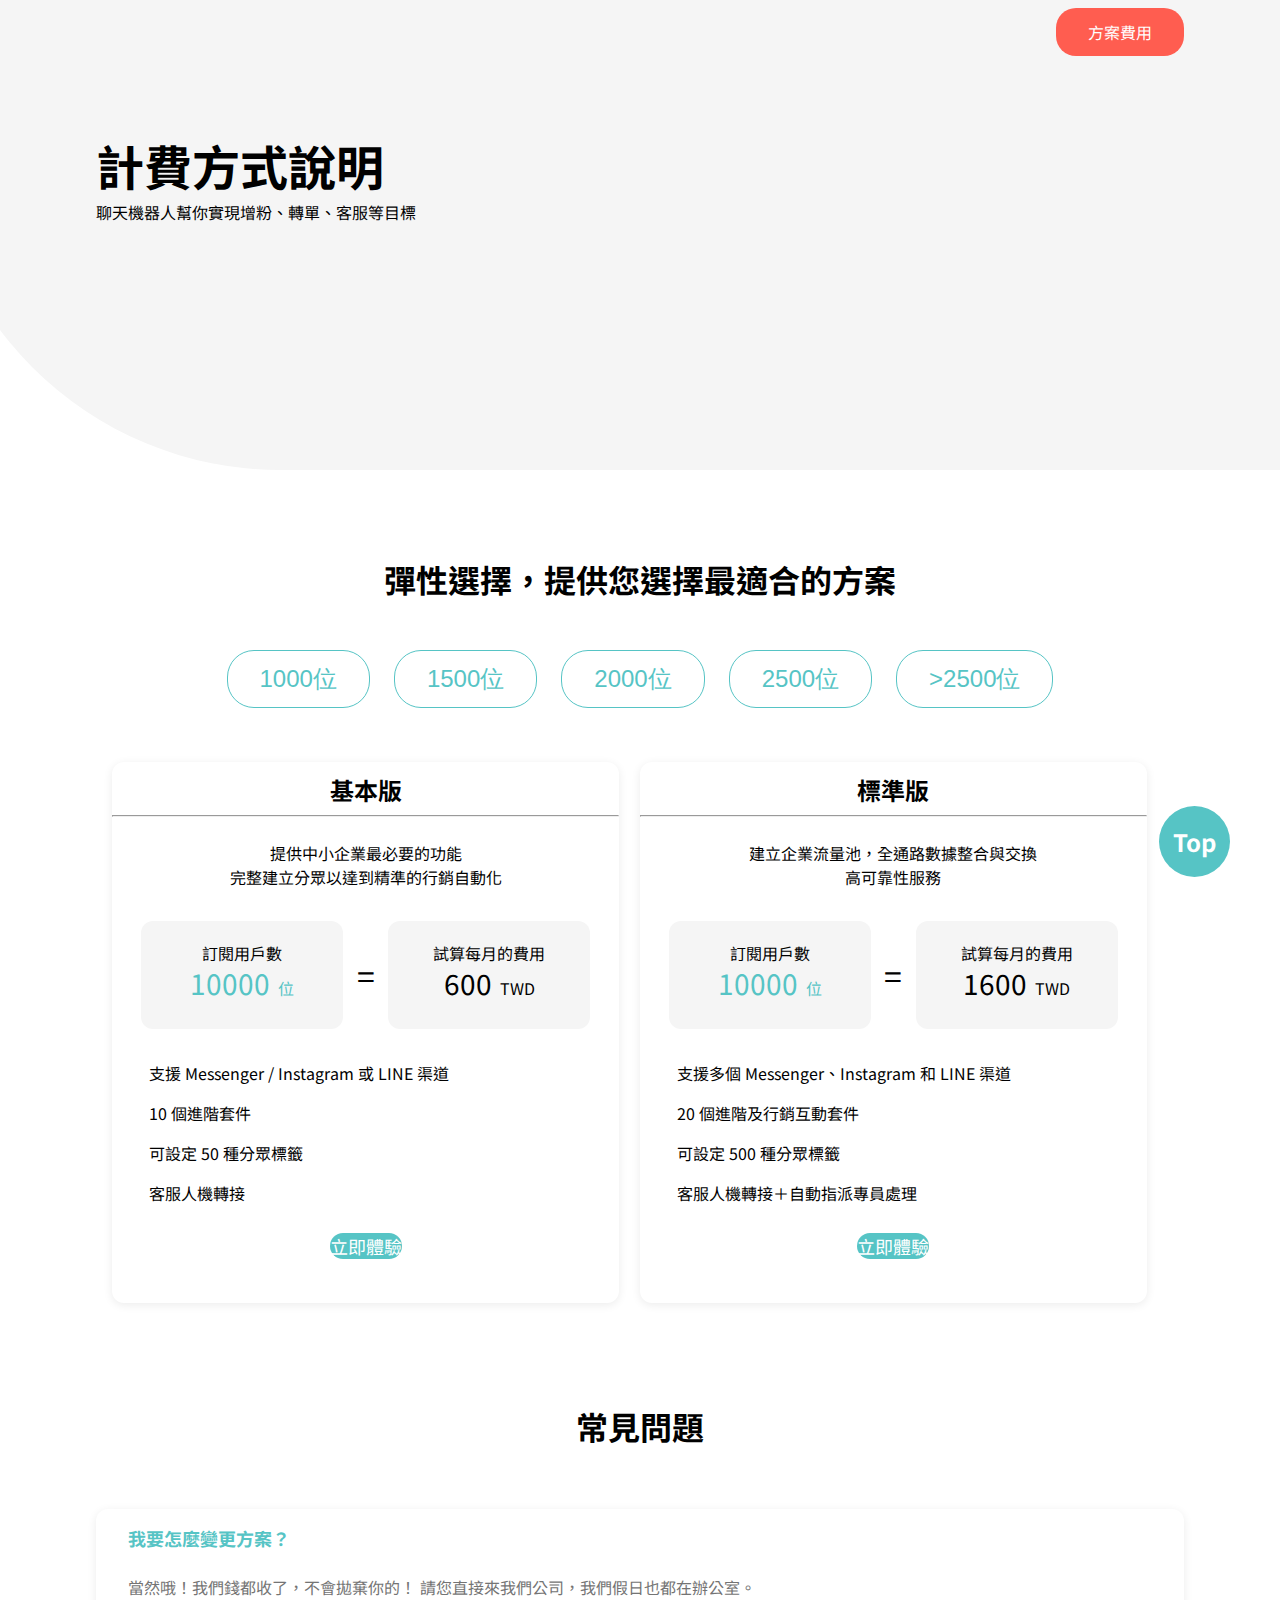
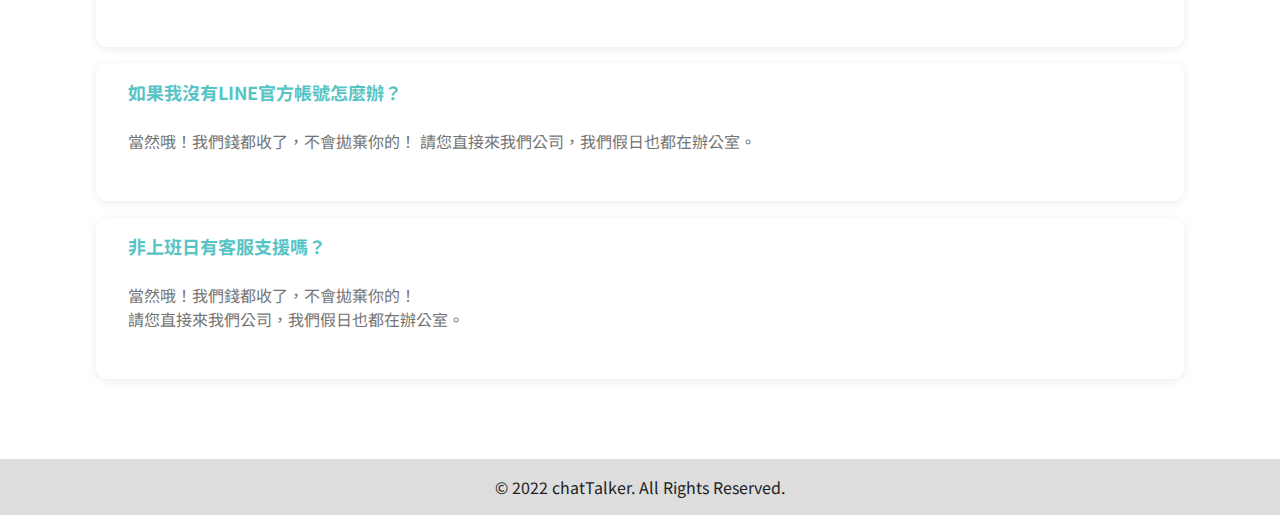
==== Price.html @ f3913472 "更新資料" ====
<!DOCTYPE html>
<html lang="en">
<head>
    <meta charset="UTF-8">
    <meta http-equiv="X-UA-Compatible" content="IE=edge">
    <meta name="viewport" content="width=device-width, initial-scale=1.0">
    <title>Document</title>
    <script src="https://code.jquery.com/jquery-3.6.0.js"></script>
    <link rel="stylesheet" href="/scss/all.css">

    <link rel="preconnect" href="https://fonts.googleapis.com">
    <link rel="preconnect" href="https://fonts.gstatic.com" crossorigin>
    <link href="https://fonts.googleapis.com/css2?family=Noto+Sans+TC:wght@700&display=swap" rel="stylesheet">
    <link rel="preconnect" href="https://fonts.googleapis.com">
    <link rel="preconnect" href="https://fonts.gstatic.com" crossorigin>
    <link href="https://fonts.googleapis.com/css2?family=Noto+Sans+TC:wght@400;700&display=swap" rel="stylesheet">
</head>
<body>
    <div class="PriceBG"></div>
    <div class="graybg"></div> 
    <!-- top按鈕 -->
    <div class="gotop">
        <a href="" id="gotop" class=" radious-cir textbl textct fz24 color-white bgc-green">Top</a>
    </div>
    <!-- 最上方LOGO與圖片 -->
    <div class="cellgotop">
        <div class="container">
            <!-- 上方LOGO -->
            <div class="topLogo magt24">
                <a href="https://lynickyang.github.io/htmlcss/index.html"><img src="https://raw.githubusercontent.com/hexschool/webLayoutTraining1st/53d3c0b0e4d2885789ac1fcb666e427365a39207/chatTalker_images/logo.png" alt=""></a>
                <div class="a-bg-blue"> <!--套用藍底變色-->
                    <a href="https://lynickyang.github.io/htmlcss/Price.html"class="btn textct color-white bgc-red  radious20">方案費用</a>     
                </div>                
            </div>
        </div>
            <hr class="hryell">
    </div>
        <!-- 看板 -->
        <div class="container bannerPrice">
            <h1 class="fz48 textbl">計費方式說明</h1>
            <h4 class="fz16">聊天機器人幫你實現增粉、轉單、客服等目標</h4>
        </div>

    <!-- 彈性選擇 -->
        <div class="chose container">
            <h1 class="fz32 textct textbl magb48 ">彈性選擇，提供您選擇最適合的方案</h1>
            <ul class="btnlist">
                <li><button class="btnPrice" id="btn1000">1000位</button></li>
                <li><button class="btnPrice" id="btn1500">1500位</button></li>
                <li><button class="btnPrice" id="btn2000">2000位</button></li>
                <li><button class="btnPrice" id="btn2500">2500位</button></li>
                <li><button class="btnPrice" id="btn2500up">>2500位</button></li>            
            </ul>           

            <ul class="version container">
                <li class="versionBk radious12 shadow">
                    <h2 class="fz24 padt10 textct textbl">基本版</h2>
                    <hr>
                    <p class="fz16 textct padt16">提供中小企業最必要的功能<br>完整建立分眾以達到精準的行銷自動化</p>
                    <div class="equal">
                        <div class="equframe graybox radious12">
                            <p>訂閱用戶數</p>
                            <h2 class=" color-green" id="submunber0">10000<span>位</span></h2>
                        </div>
                        <p class="fz32">=</p>
                        <div class="equframe graybox radious12">
                            <p >試算每月的費用</p>
                            <h2 id="pricemonth0">600<span>TWD</span></h2>
                        </div>
                    </div>
                    <ul class="checkliskFrame">
                        <li class="checklist padb16">
                            <img src="https://raw.githubusercontent.com/hexschool/webLayoutTraining1st/master/chatTalker_images/icon_check.svg" alt="">
                            <p class="fz16 padl8" >支援 Messenger / Instagram 或 LINE 渠道</p>
                        </li>
                        <li class="checklist padb16">
                            <img src="https://raw.githubusercontent.com/hexschool/webLayoutTraining1st/master/chatTalker_images/icon_check.svg" alt="">
                            <p class="fz16 padl8" >10 個進階套件</p>
                        </li>
                        <li class="checklist padb16">
                            <img src="https://raw.githubusercontent.com/hexschool/webLayoutTraining1st/master/chatTalker_images/icon_check.svg" alt="">
                            <p class="fz16 padl8" >可設定 50 種分眾標籤</p>
                        </li>
                        <li class="checklist padb16">
                            <img src="https://raw.githubusercontent.com/hexschool/webLayoutTraining1st/master/chatTalker_images/icon_check.svg" alt="">
                            <p class="fz16 padl8" >客服人機轉接</p>
                        </li>

                    </ul>
                    <div class="btnbuy fz18 textct  "><a href="" class="color-white bgc-green radious27 ">立即體驗</a></div>
                
                </li>
                <!-- 標準版         -->
                <li class="versionBk radious12 shadow">
                    <h2 class="fz24 padt10 textct textbl">標準版</h2>
                    <hr>
                    <p class="fz16 textct padt16">建立企業流量池，全通路數據整合與交換<br>高可靠性服務</p>
                    <div class="equal">
                        <div class="equframe graybox radious12">
                            <p>訂閱用戶數</p>
                            <h2 class=" color-green" id="submunber">10000<span>位</span></h2>
                        </div>
                        <p class="fz32">=</p>
                        <div class="equframe graybox radious12">
                            <p >試算每月的費用</p>
                            <h2 id="pricemonth">1600<span>TWD</span></h2>
                        </div>
                    </div>
                    <ul class="checkliskFrame">
                        <li class="checklist padb16">
                            <img src="https://raw.githubusercontent.com/hexschool/webLayoutTraining1st/master/chatTalker_images/icon_check.svg" alt="">
                            <p class="fz16 padl8" >支援多個 Messenger、Instagram 和 LINE 渠道</p>
                        </li>
                        <li class="checklist padb16">
                            <img src="https://raw.githubusercontent.com/hexschool/webLayoutTraining1st/master/chatTalker_images/icon_check.svg" alt="">
                            <p class="fz16 padl8" >20 個進階及行銷互動套件</p>
                        </li>
                        <li class="checklist padb16">
                            <img src="https://raw.githubusercontent.com/hexschool/webLayoutTraining1st/master/chatTalker_images/icon_check.svg" alt="">
                            <p class="fz16 padl8" >可設定 500 種分眾標籤</p>
                        </li>
                        <li class="checklist padb16">
                            <img src="https://raw.githubusercontent.com/hexschool/webLayoutTraining1st/master/chatTalker_images/icon_check.svg" alt="">
                            <p class="fz16 padl8" >客服人機轉接＋自動指派專員處理</p>
                        </li>
                    </ul>
                    <div class="btnbuy fz18 textct  "><a href="" class="color-white bgc-green radious27 ">立即體驗</a></div>
                </li>               
            </ul>
        </div>
        <!-- 黃球1 -->
        <div class="heroballyellow"></div>



    <div class="question container">
        <h2 class="fz32 textct textbl">常見問題</h2>


        <ul class="qaframe magt60">

            <li class="qabl radious12 shadow">
                <div class="qabl-flex">
                    <p class="fz18 color-green textbl">我要怎麼變更方案？</p>
                    <a href="" class="qabl-img"></a>
                </div>
                <p class="qa-text padt24 padb32 color-gray" >當然哦！我們錢都收了，不會拋棄你的！ 請您直接來我們公司，我們假日也都在辦公室。</p> 
            </li>

            <li class="qabl radious12 shadow">
                <div class="qabl-flex">
                    <p class="fz18 color-green textbl">如果我沒有LINE官方帳號怎麼辦？</p>
                    <a href="" class="qabl-img"></a>
                </div>
                <p class="qa-text padt24 padb32 color-gray" >當然哦！我們錢都收了，不會拋棄你的！ 請您直接來我們公司，我們假日也都在辦公室。</p> 
            </li>

                        <li class="qabl radious12 shadow">
                <div class="qabl-flex">
                    <p class="fz18 color-green textbl">非上班日有客服支援嗎？</p>
                    <a href="" class="qabl-img"></a>
                </div>
                <p class="qa-text padt24 padb32 color-gray" >當然哦！我們錢都收了，不會拋棄你的！<br> 請您直接來我們公司，我們假日也都在辦公室。</p> 
            </li>
                                          
        </ul>
    </div>    

    <!-- copyright -->
    <div class="copyright fz16 color-black bgc-gray textct">
        © 2022 chatTalker. All Rights Reserved.
    </div>

    <script src="/js/price.js"></script>

</body>
</html>
---- scss/all.css ----
/* http://meyerweb.com/eric/tools/css/reset/ 
   v2.0 | 20110126
   License: none (public domain)
*/
html, body, div, span, applet, object, iframe,
h1, h2, h3, h4, h5, h6, p, blockquote, pre,
a, abbr, acronym, address, big, cite, code,
del, dfn, em, img, ins, kbd, q, s, samp,
small, strike, strong, sub, sup, tt, var,
b, u, i, center,
dl, dt, dd, ol, ul, li,
fieldset, form, label, legend,
table, caption, tbody, tfoot, thead, tr, th, td,
article, aside, canvas, details, embed,
figure, figcaption, footer, header, hgroup,
menu, nav, output, ruby, section, summary,
time, mark, audio, video {
  margin: 0;
  padding: 0;
  border: 0;
  font-size: 100%;
  font: inherit;
  font-family: 'Noto Sans TC', sans-serif;
  vertical-align: baseline;
}

/* HTML5 display-role reset for older browsers */
article, aside, details, figcaption, figure,
footer, header, hgroup, menu, nav, section {
  display: block;
}

body {
  line-height: 1;
}

ol, ul {
  list-style: none;
}

blockquote, q {
  quotes: none;
}

blockquote:before, blockquote:after,
q:before, q:after {
  content: '';
  content: none;
}

table {
  border-collapse: collapse;
  border-spacing: 0;
}

/*css reset */
img {
  max-width: 100%;
}

*, *::before, *::after {
  -webkit-box-sizing: border-box;
          box-sizing: border-box;
}

a {
  text-decoration: none;
}

line-height {
  line-height: 1.5;
}

.fz48 {
  font-size: 48px;
  line-height: normal;
}

.fz32 {
  font-size: 32px;
  line-height: normal;
}

.fz24 {
  font-size: 24px;
  line-height: normal;
}

.fz20 {
  font-size: 20px;
  line-height: normal;
}

.fz18 {
  font-size: 18px;
  line-height: normal;
}

.fz16 {
  font-size: 16px;
  line-height: normal;
}

.fz12 {
  font-size: 12px;
}

.color-green {
  color: #56C4C5;
}

.color-black {
  color: #221E1F;
}

.color-gray {
  color: #747474;
}

.color-white {
  color: white;
}

.color-red {
  color: #FF5D50;
}

.bgc-green {
  background-color: #56C4C5;
}

.bgc-red {
  background-color: #FF5D50;
}

.bgc-gray {
  background-color: #DDDDDD;
}

.textct {
  text-align: center;
}

.textbl {
  font-weight: bold;
}

.padt8 {
  padding-top: 8px;
}

.padt10 {
  padding-top: 10px;
}

.padt16 {
  padding-top: 16px;
}

.padt24 {
  padding-top: 24px;
}

.padt48 {
  padding-top: 48px;
}

.padb24 {
  padding-bottom: 24px;
}

.padb16 {
  padding-bottom: 16px;
}

.padb32 {
  padding-bottom: 32px;
}

.padl8 {
  padding-left: 8px;
}

.padl16 {
  padding-left: 16px;
}

.padl32 {
  padding-left: 32px;
}

.padl42 {
  padding-left: 42px;
}

.padl55 {
  padding-left: 55px;
}

.padr8 {
  padding-right: 8px;
}

.padr16 {
  padding-right: 16px;
}

.padr42 {
  padding-right: 42px;
}

.padr55 {
  padding-right: 55px;
}

.magt16 {
  margin-top: 16px;
}

.magt24 {
  margin-top: 24px;
}

.magt60 {
  margin-top: 60px;
}

.magb16 {
  margin-bottom: 16px;
}

.magb24 {
  margin-bottom: 24px;
}

.magb32 {
  margin-bottom: 32px;
}

.magb48 {
  margin-bottom: 48px;
}

.magb60 {
  margin-bottom: 60px;
}

.magb180 {
  margin-bottom: 180px;
}

.mag0auto {
  margin: 0 auto;
}

.gotop a {
  width: 71px;
  height: 71px;
  line-height: 71px;
  position: fixed;
  bottom: 23px;
  right: 50px;
  z-index: 3;
}

.gotop a:hover {
  background: #80dddf;
}

.btn {
  font-size: 16px;
  border-radius: 27px;
  padding: 12px 32px;
  border: 0px;
  margin-top: 16px;
}

.btn:hover {
  background: #FF5D50;
  color: white;
}

.btnPrice {
  display: block;
  color: #56C4C5;
  background-color: white;
  text-align: center;
  font-size: 24px;
  border: 1px solid #56C4C5;
  border-radius: 27px;
  padding: 12px 32px;
  margin-right: 12px;
  margin-left: 12px;
}

.btnlist button:hover {
  background: #56C4C5;
  color: white;
}

.radious {
  border-radius: 5px;
}

.radious12 {
  border-radius: 12px;
}

.radious20 {
  border-radius: 20px;
}

.radious27 {
  border-radius: 27px;
}

.radious-cir {
  border-radius: 50%;
}

.shadow {
  -webkit-box-shadow: 0px 2px 10px #00000014;
          box-shadow: 0px 2px 10px #00000014;
}

.container {
  max-width: 1120px;
  margin: 0 auto;
  padding-left: 16px;
  padding-right: 16px;
}

.topLogo {
  display: -webkit-box;
  display: -ms-flexbox;
  display: flex;
  -webkit-box-pack: justify;
      -ms-flex-pack: justify;
          justify-content: space-between;
}

.topLogo img {
  height: 40px;
}

.topLogo button:hover {
  background: #56C4C5;
}

.hryell {
  margin-top: 0px;
  height: 0px;
  border: 0px;
}

.indexBG {
  position: absolute;
  width: 860px;
  height: 786px;
  top: 0px;
  right: 0px;
  background-image: url(https://raw.githubusercontent.com/hexschool/webLayoutTraining1st/master/chatTalker_images/bg_home.svg);
  background-repeat: no-repeat;
  background-position: right top;
  z-index: -1;
}

.bgtest {
  display: block;
  background-color: red;
}

.topLogo {
  position: relative;
}

.banner {
  display: -webkit-box;
  display: -ms-flexbox;
  display: flex;
  -webkit-box-align: center;
      -ms-flex-align: center;
          align-items: center;
  height: calc(100vh - 80px);
  position: relative;
}

.banner img {
  width: 50%;
}

.banner .bannerWord {
  width: 50%;
}

.hero_ball {
  position: absolute;
  top: calc(100vh - 180px);
  left: 0px;
  width: 138px;
  height: 360px;
  background-image: url(https://raw.githubusercontent.com/hexschool/webLayoutTraining1st/master/chatTalker_images/ball01.svg);
  background-position: right;
}

.platform {
  margin-bottom: 30px;
}

.platformContent {
  /*ul*/
  display: -webkit-box;
  display: -ms-flexbox;
  display: flex;
  -ms-flex-wrap: wrap;
      flex-wrap: wrap;
  margin-top: 40px;
}

.platformContent li {
  text-align: center;
  width: 33.3333%;
  -webkit-box-align: center;
      -ms-flex-align: center;
          align-items: center;
  padding-left: 56px;
  padding-right: 56px;
}

.platformContent li img {
  width: 90px;
}

.anyservice {
  margin-top: 100px;
  margin-bottom: 100px;
  position: relative;
}

.serviceframe {
  display: -webkit-box;
  display: -ms-flexbox;
  display: flex;
  -ms-flex-wrap: wrap;
      flex-wrap: wrap;
  -webkit-box-pack: justify;
      -ms-flex-pack: justify;
          justify-content: space-between;
}

.hero_ball2 {
  position: absolute;
  right: 0px;
  top: 280px;
  width: 210px;
  height: 320px;
  background-image: url(https://raw.githubusercontent.com/hexschool/webLayoutTraining1st/master/chatTalker_images/ball02.svg);
  background-repeat: no-repeat;
  z-index: -1;
}

.serArea {
  width: 23.5%;
  background: white;
  overflow: hidden;
}

.quicknow {
  display: -webkit-box;
  display: -ms-flexbox;
  display: flex;
  -ms-flex-wrap: wrap;
      flex-wrap: wrap;
}

.quicknow .quicknowframe {
  width: 50%;
  display: -webkit-box;
  display: -ms-flexbox;
  display: flex;
  -ms-flex-wrap: wrap;
      flex-wrap: wrap;
}

.quicknow .quicknowWord {
  padding-left: 100px;
  -webkit-box-align: center;
      -ms-flex-align: center;
          align-items: center;
}

.quicknow .quicknowWord a:hover {
  background-color: #FF5D50;
}

.quicknowArea {
  width: 40%;
  overflow: hidden;
  padding-top: 30px;
  padding-left: 30px;
  padding-bottom: 48px;
  margin-bottom: 30px;
  margin-right: 38px;
}

.like {
  position: relative;
  margin-top: 70px;
}

.hero_ball3 {
  position: absolute;
  top: 48px;
  left: -85px;
  width: 150px;
  height: 155px;
  background-image: url(https://raw.githubusercontent.com/hexschool/webLayoutTraining1st/master/chatTalker_images/ball03.svg);
  background-repeat: no-repeat;
  z-index: -1;
}

.picin {
  width: 86px;
  height: 86px;
}

.picin img {
  width: 52px;
  height: 52px;
  margin-left: 18px;
  margin-top: 16px;
}

.likeflex {
  display: -webkit-box;
  display: -ms-flexbox;
  display: flex;
  -webkit-box-pack: justify;
      -ms-flex-pack: justify;
          justify-content: space-between;
  -ms-flex-wrap: wrap;
      flex-wrap: wrap;
}

.likearea {
  position: relative;
  width: 100%;
  padding: 48px 32px 25px 32px;
  margin-top: 104px;
  margin-bottom: 28px;
  background-color: white;
}

.user {
  width: 80px;
  position: absolute;
  top: -60px;
}

.rate {
  display: -webkit-box;
  display: -ms-flexbox;
  display: flex;
  -webkit-box-pack: justify;
      -ms-flex-pack: justify;
          justify-content: space-between;
  padding-top: 15px;
}

.cont {
  display: -webkit-box;
  display: -ms-flexbox;
  display: flex;
}

.nextPage {
  display: -webkit-box;
  display: -ms-flexbox;
  display: flex;
  -webkit-box-pack: center;
      -ms-flex-pack: center;
          justify-content: center;
}

.doc {
  width: 10px;
  height: 10px;
  margin-left: 8px;
  border-radius: 50px;
  margin-bottom: 100px;
}

.doc-Yell {
  width: 20px;
  background: #FFD153;
}

.homefooter {
  background-image: url("https://raw.githubusercontent.com/hexschool/webLayoutTraining1st/53d3c0b0e4d2885789ac1fcb666e427365a39207/chatTalker_images/home_footer.svg");
  background-position: center top;
  background-repeat: repeat-x;
}

.homefooter h1 {
  padding-top: 260px;
  padding-bottom: 50px;
}

.homefooter a:hover {
  background-color: #FF5D50;
}

.copyright {
  margin-top: 80px;
  padding-top: 16px;
  padding-bottom: 16px;
}

@media (max-width: 412px) {
  .indexBG {
    top: 400px;
    left: 8px;
    width: 350px;
    height: 305px;
    background-image: url(https://raw.githubusercontent.com/hexschool/webLayoutTraining1st/master/chatTalker_images/bg_home_sm.svg);
    z-index: -1;
  }
  .container {
    max-width: 412px;
  }
  .fz48 {
    font-size: 32px;
    line-height: normal;
  }
  .fz32 {
    font-size: 24px;
    line-height: normal;
  }
  .fz24 {
    font-size: 20px;
    line-height: normal;
  }
  .fz20 {
    font-size: 18px;
    line-height: normal;
  }
  .fz18 {
    font-size: 16px;
    line-height: normal;
  }
  .fz16 {
    font-size: 14px;
    line-height: normal;
  }
  .topLogo img {
    height: 24px;
  }
  .topLogo {
    -webkit-box-align: center;
        -ms-flex-align: center;
            align-items: center;
    margin-top: 16px;
  }
  .hryell {
    margin-top: 16px;
    height: 2px;
    border: 0px;
    background: #F5CA52;
  }
  .cellgotop {
    max-width: 412px;
    height: 75px;
    background: white;
    z-index: 2;
  }
  .banner {
    padding-top: 100px;
    margin-bottom: 80px;
    display: -webkit-box;
    display: -ms-flexbox;
    display: flex;
    -ms-flex-wrap: wrap;
        flex-wrap: wrap;
    height: calc(100vh - 200px);
  }
  .banner img {
    width: 100%;
  }
  .banner .bannerWord {
    width: 100%;
    margin-bottom: 16px;
  }
  .hero_ball {
    top: calc(100vh + 80px);
    left: 0px;
    width: 49px;
    height: 126px;
    background-size: 126px;
  }
  .platform {
    padding-top: 190px;
  }
  .platform .platformContent {
    /*ul*/
  }
  .platform .platformContent li {
    padding-top: 24px;
    width: 100%;
    padding-left: 56px;
    padding-right: 56px;
  }
  .platform .platformContent li img {
    width: 50px;
  }
  .anyservice {
    margin-top: 60px;
    margin-bottom: 60px;
  }
  .serArea {
    width: 100%;
    margin-bottom: 24px;
    margin-right: 30px;
    margin-left: 30px;
  }
  .hero_ball2 {
    right: 0px;
    top: 1650px;
    width: 88px;
    height: 135px;
    background-size: 135px;
  }
  .quicknow {
    -webkit-box-orient: vertical;
    -webkit-box-direction: reverse;
        -ms-flex-direction: column-reverse;
            flex-direction: column-reverse;
  }
  .quicknow .quicknowframe {
    width: 100%;
  }
  .quicknow .quicknowWord {
    -webkit-box-align: center;
        -ms-flex-align: center;
            align-items: center;
    text-align: center;
    padding-left: 0px;
  }
  .quicknowArea {
    margin-top: 32px;
    width: 100%;
    padding-left: 30px;
    padding-bottom: 48px;
    margin-right: 53px;
    margin-left: 53px;
    margin-bottom: 0;
  }
  .likearea {
    position: relative;
    width: 96%;
    padding: 48px 32px 25px 32px;
  }
  .homefooter h1 {
    font-size: 24px;
  }
  .gotop a {
    width: 50px;
    height: 50px;
    line-height: 50px;
    font-size: 14px;
    right: 16px;
    bottom: 16px;
  }
}

.PriceBG {
  position: absolute;
  top: 0px;
  right: 0px;
  width: 860px;
  height: 786px;
  background-image: url(https://raw.githubusercontent.com/hexschool/webLayoutTraining1st/master/chatTalker_images/banner.svg);
  background-repeat: no-repeat;
  background-position: top right;
  z-index: -1;
}

.graybg {
  position: absolute;
  top: 0px;
  right: 0px;
  width: 1350px;
  height: 470px;
  background-color: #F5F5F5;
  border-radius: 0 0 0 350px;
  z-index: -2;
}

.chose {
  margin-top: 20px;
}

.bannerPrice {
  height: 406px;
  margin-top: 90px;
  position: relative;
}

.heroballyellow {
  position: absolute;
  top: 900px;
  left: 0px;
  width: 94px;
  height: 360px;
  background-image: url(https://raw.githubusercontent.com/hexschool/webLayoutTraining1st/master/chatTalker_images/ball03.svg);
  background-position: right;
  background-size: 360px;
  z-index: -3;
}

.btnlist {
  display: -webkit-box;
  display: -ms-flexbox;
  display: flex;
  -webkit-box-pack: center;
      -ms-flex-pack: center;
          justify-content: center;
  -ms-flex-wrap: nowrap;
      flex-wrap: nowrap;
  overflow-x: auto;
  white-space: nowrap;
  margin-bottom: 54px;
}

.btnlist a:hover {
  background: #56C4C5;
  color: white;
}

.version {
  display: -webkit-box;
  display: -ms-flexbox;
  display: flex;
  -ms-flex-wrap: wrap;
      flex-wrap: wrap;
  -webkit-box-pack: center;
      -ms-flex-pack: center;
          justify-content: center;
}

.versionBk {
  width: 48%;
  margin-right: 21px;
  background-color: white;
}

.graybox {
  width: 45%;
  height: 108px;
  background-color: #F5F5F5;
  padding-top: 24px;
}

.equal {
  display: -webkit-box;
  display: -ms-flexbox;
  display: flex;
  -webkit-box-pack: justify;
      -ms-flex-pack: justify;
          justify-content: space-between;
  text-align: center;
  -webkit-box-align: center;
      -ms-flex-align: center;
          align-items: center;
  padding-left: 29px;
  padding-right: 29px;
  margin-top: 32px;
  margin-bottom: 32px;
}

.equframe {
  overflow: hidden;
}

.equframe p {
  font-size: 16px;
}

.equframe h2 {
  font-size: 28px;
  padding-top: 8px;
}

.equframe span {
  padding-left: 8px;
  font-size: 16px;
}

.checkliskFrame {
  padding-left: 29px;
}

.checklist {
  display: -webkit-box;
  display: -ms-flexbox;
  display: flex;
}

.btnbuy {
  display: block;
  width: 128px;
  height: 50px;
  line-height: 50px;
  margin-bottom: 32px;
  margin-right: auto;
  margin-left: auto;
}

.btnbuy a:hover {
  background: #FF5D50;
}

.question {
  margin-top: 100px;
}

.qabl {
  width: 100%;
  padding: 16px 32px;
  margin-bottom: 16px;
}

.qabl .qabl-flex {
  display: -webkit-box;
  display: -ms-flexbox;
  display: flex;
  -webkit-box-pack: justify;
      -ms-flex-pack: justify;
          justify-content: space-between;
}

.qabl-img {
  height: 25px;
  width: 25px;
  background-image: url(https://raw.githubusercontent.com/hexschool/webLayoutTraining1st/master/chatTalker_images/icon_minus.svg);
  background-repeat: no-repeat;
  background-position: center;
}

.qabl-img-open {
  background-image: url(https://raw.githubusercontent.com/hexschool/webLayoutTraining1st/master/chatTalker_images/icon_plus.svg);
}

.qa-text {
  line-height: 1.5em;
}

.showqa {
  width: 95%;
  padding-left: 32px;
  padding-right: 32px;
}

.qabl2 {
  display: -webkit-box;
  display: -ms-flexbox;
  display: flex;
  -webkit-box-pack: justify;
      -ms-flex-pack: justify;
          justify-content: space-between;
}

.copyright {
  margin-top: 80px;
  padding-top: 16px;
  padding-bottom: 16px;
}

@media (max-width: 375px) {
  .PriceBG {
    position: absolute;
    top: 10px;
    left: 0px;
    width: 375px;
    height: 495px;
    background-image: url(https://raw.githubusercontent.com/hexschool/webLayoutTraining1st/master/chatTalker_images/banner_sm.svg);
    background-repeat: no-repeat;
    z-index: -1;
  }
  .graybg {
    position: absolute;
    top: 30px;
    right: 0px;
    width: 375px;
    height: 450px;
    background-color: #F5F5F5;
    border-radius: 0 0 0 150px;
    z-index: -2;
  }
  .container {
    max-width: calc(375px - 40px);
    padding-left: 8px;
    padding-right: 8px;
  }
  .fz48 {
    font-size: 32px;
    line-height: normal;
  }
  .fz32 {
    font-size: 28px;
    line-height: normal;
  }
  .fz24 {
    font-size: 20px;
    line-height: normal;
  }
  .fz20 {
    font-size: 18px;
    line-height: normal;
  }
  .fz18 {
    font-size: 16px;
    line-height: normal;
  }
  .fz16 {
    font-size: 14px;
    line-height: normal;
  }
  .topLogo img {
    height: 24px;
  }
  .topLogo {
    -webkit-box-align: center;
        -ms-flex-align: center;
            align-items: center;
    margin-top: 16px;
  }
  .cellgotop {
    width: 375px;
    height: 75px;
    top: 0;
    background: white;
    position: fixed;
    z-index: 2;
  }
  .versionBk {
    width: 100%;
    margin-right: 0px;
    margin-bottom: 24px;
  }
  .heroballyellow {
    position: absolute;
    top: 1350px;
    left: 0px;
    width: 94px;
    height: 156px;
    background-image: url(https://raw.githubusercontent.com/hexschool/webLayoutTraining1st/master/chatTalker_images/ball03.svg);
    background-position: right;
    background-size: 156px;
    background-repeat: no-repeat;
    z-index: -3;
  }
  .checkliskFrame {
    padding-left: 8px;
  }
  .equframe p {
    font-size: 12px;
  }
  .equframe h2 {
    font-size: 24px;
    padding-top: 12px;
  }
  .equframe span {
    padding-left: 6px;
    font-size: 14px;
  }
  .btnbuy {
    line-height: 50px;
  }
  .btnlist {
    -webkit-box-pack: start;
        -ms-flex-pack: start;
            justify-content: flex-start;
  }
  .btnPrice {
    padding: 8px 24px;
  }
  .question {
    margin-top: 60px;
  }
  .question p {
    line-height: 20px;
  }
  .showqa {
    width: 100%;
    padding-left: 8px;
    padding-right: 8px;
  }
  .showqa p {
    line-height: 2em;
  }
}
/*# sourceMappingURL=all.css.map */
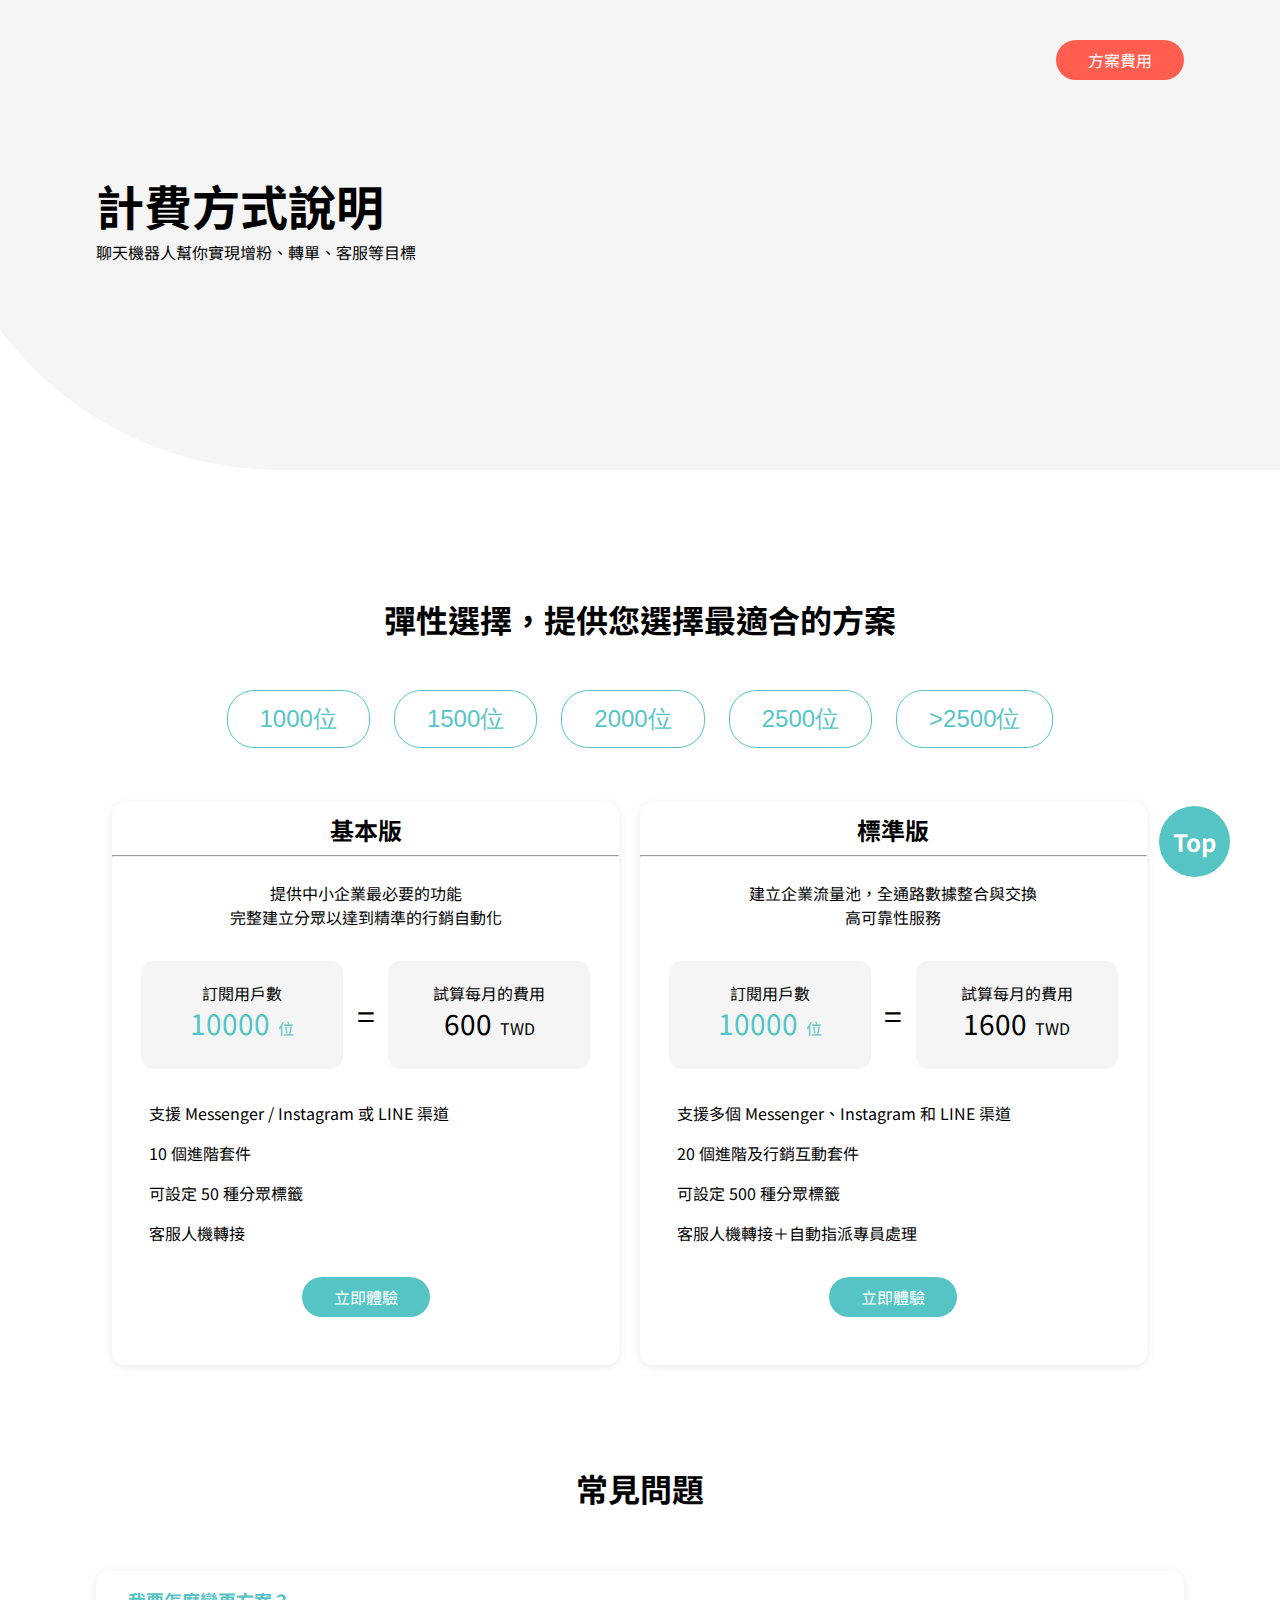
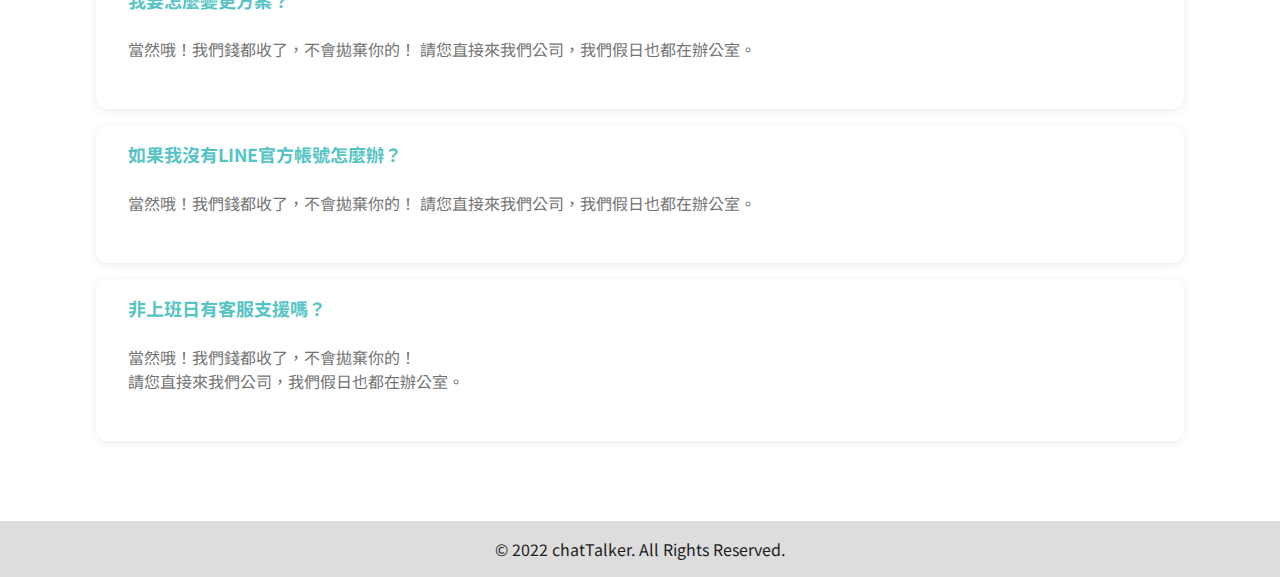
==== commit e4bbc443: "更新按鈕" ====
--- a/Price.html
+++ b/Price.html
@@ -4,9 +4,9 @@
     <meta charset="UTF-8">
     <meta http-equiv="X-UA-Compatible" content="IE=edge">
     <meta name="viewport" content="width=device-width, initial-scale=1.0">
-    <title>Document</title>
+    <title>嗶嗶羊LV2作業-Price</title>
     <script src="https://code.jquery.com/jquery-3.6.0.js"></script>
-    <link rel="stylesheet" href="/scss/all.css">
+    <link rel="stylesheet" href="./scss/all.css">
 
     <link rel="preconnect" href="https://fonts.googleapis.com">
     <link rel="preconnect" href="https://fonts.gstatic.com" crossorigin>
@@ -27,9 +27,9 @@
         <div class="container">
             <!-- 上方LOGO -->
             <div class="topLogo magt24">
-                <a href="https://lynickyang.github.io/htmlcss/index.html"><img src="https://raw.githubusercontent.com/hexschool/webLayoutTraining1st/53d3c0b0e4d2885789ac1fcb666e427365a39207/chatTalker_images/logo.png" alt=""></a>
-                <div class="a-bg-blue"> <!--套用藍底變色-->
-                    <a href="https://lynickyang.github.io/htmlcss/Price.html"class="btn textct color-white bgc-red  radious20">方案費用</a>     
+                <a href="./index.html"><img src="https://raw.githubusercontent.com/hexschool/webLayoutTraining1st/53d3c0b0e4d2885789ac1fcb666e427365a39207/chatTalker_images/logo.png" alt=""></a>
+                <div class="topbtn"> <!--套用藍底變色-->
+                    <a href="./Price.html"class="btn textct color-white bgc-red  radious20">方案費用</a>     
                 </div>                
             </div>
         </div>
@@ -85,9 +85,11 @@
                             <img src="https://raw.githubusercontent.com/hexschool/webLayoutTraining1st/master/chatTalker_images/icon_check.svg" alt="">
                             <p class="fz16 padl8" >客服人機轉接</p>
                         </li>
-
                     </ul>
-                    <div class="btnbuy fz18 textct  "><a href="" class="color-white bgc-green radious27 ">立即體驗</a></div>
+                    <div align="center">
+                        <a class="btn magb48 bgc-green" href="./Price.html">立即體驗</a>         
+                    </div>
+                </li>               
                 
                 </li>
                 <!-- 標準版         -->
@@ -121,10 +123,14 @@
                         </li>
                         <li class="checklist padb16">
                             <img src="https://raw.githubusercontent.com/hexschool/webLayoutTraining1st/master/chatTalker_images/icon_check.svg" alt="">
-                            <p class="fz16 padl8" >客服人機轉接＋自動指派專員處理</p>
+                            <div >
+                                <p class="fz16 padl8" >客服人機轉接＋自動指派專員處理</p>
+                            </div>
                         </li>
-                    </ul>
-                    <div class="btnbuy fz18 textct  "><a href="" class="color-white bgc-green radious27 ">立即體驗</a></div>
+                    </ul> 
+                    <div align="center">    
+                        <a class="btn magb48 bgc-green" href="./Price.html">立即體驗</a> 
+                    </div>
                 </li>               
             </ul>
         </div>
@@ -171,7 +177,7 @@
         © 2022 chatTalker. All Rights Reserved.
     </div>
 
-    <script src="/js/price.js"></script>
+    <script src="./js/price.js"></script>
 
 </body>
 </html>--- a/scss/all.css
+++ b/scss/all.css
@@ -65,6 +65,7 @@
 
 a {
   text-decoration: none;
+  color: white;
 }
 
 line-height {
@@ -268,7 +269,9 @@
 }
 
 .btn {
+  display: inline-block;
   font-size: 16px;
+  color: white;
   border-radius: 27px;
   padding: 12px 32px;
   border: 0px;
@@ -281,7 +284,6 @@
 }
 
 .btnPrice {
-  display: block;
   color: #56C4C5;
   background-color: white;
   text-align: center;
@@ -372,6 +374,10 @@
 
 .topLogo {
   position: relative;
+}
+
+.topbtn a:hover {
+  background-color: #56C4C5;
 }
 
 .banner {
@@ -905,16 +911,6 @@
   display: flex;
 }
 
-.btnbuy {
-  display: block;
-  width: 128px;
-  height: 50px;
-  line-height: 50px;
-  margin-bottom: 32px;
-  margin-right: auto;
-  margin-left: auto;
-}
-
 .btnbuy a:hover {
   background: #FF5D50;
 }
